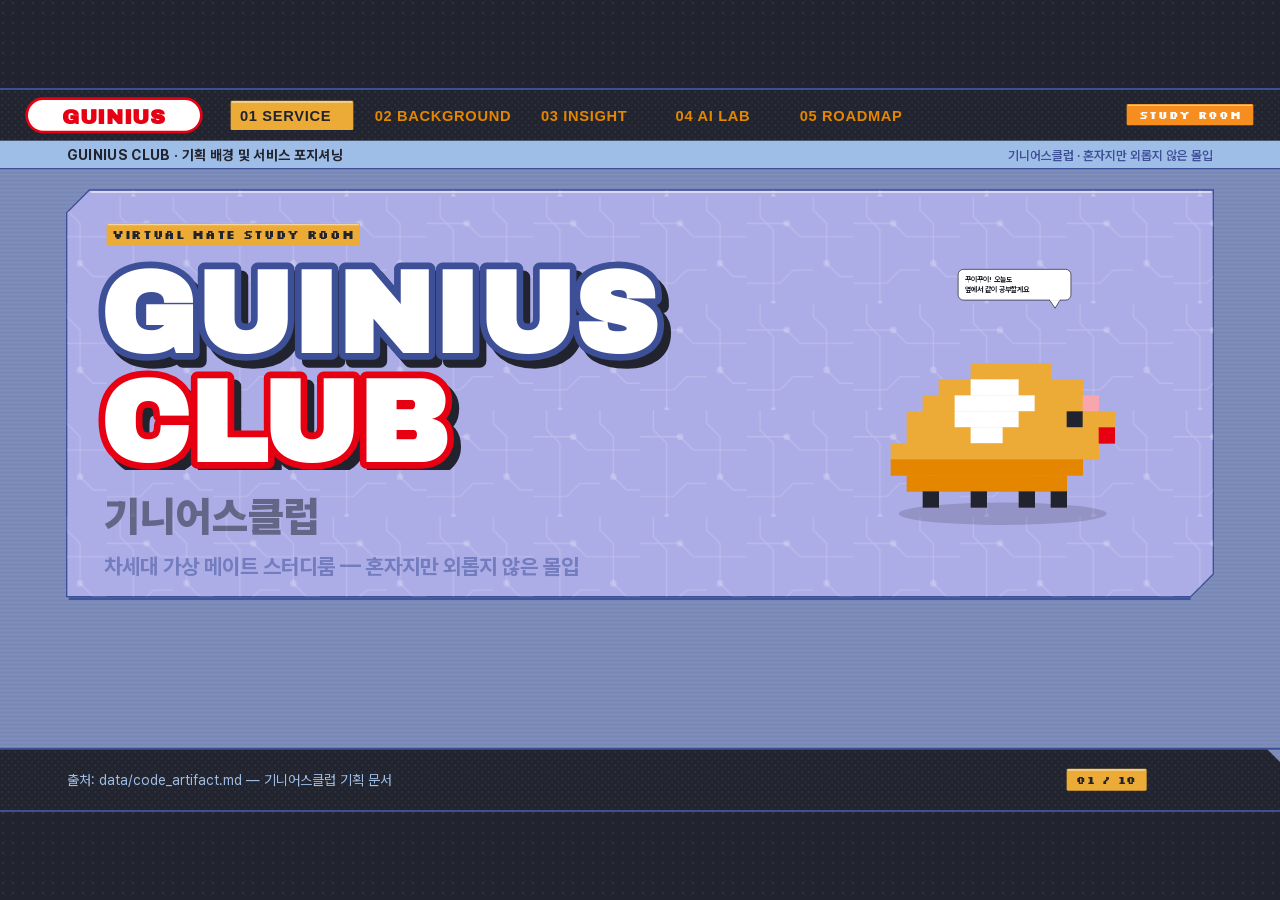
==== slides/index.html @ 4faf69d8 "Add Guinius Club interactive pitch deck 10-slide HTML deck built on the reference motion template's " ====
<!DOCTYPE html>
<html lang="ko">
<head>
<meta charset="utf-8">
<meta name="viewport" content="width=device-width, initial-scale=1">
<title>기니어스클럽 피치 덱</title>
<meta name="description" content="Guinius Club — 혼자지만 외롭지 않은 몰입. 가상 펫 스터디룸 기획 배경, 포럼 텍스트 분석, AI 이미지 분류 실증, 확장 로드맵.">
<link rel="preconnect" href="https://fonts.googleapis.com">
<link rel="preconnect" href="https://fonts.gstatic.com" crossorigin>
<link href="https://fonts.googleapis.com/css2?family=Archivo+Black&family=Silkscreen:wght@400;700&display=swap" rel="stylesheet">
<style>
/* 템플릿(references/template/motion-board-ppt.html)과 같은 방식으로 Pretendard를 상대 경로에서 불러온다 */
@font-face{font-family:'Pretendard';src:url('../references/template/fonts/PretendardVariable.woff2') format('woff2');font-weight:45 920;font-display:block}
:root{--carbon:#21242e;--canvas:#7a8aba;--soft:#9fbee7;--indigo:#3d4f97;--amber:#ecab37;--signal:#f68d1f;--white:#fff}
*{box-sizing:border-box}
html,body{margin:0;height:100%;background:var(--carbon);color:var(--white);font-family:'Pretendard',Arial,sans-serif;overflow:hidden}
body{background:var(--carbon) radial-gradient(circle at 3px 3px,rgba(255,255,255,.06) 1.4px,transparent 1.6px) 0 0/10px 10px}
#stage{position:fixed;inset:0;display:flex;align-items:center;justify-content:center;cursor:pointer}
#stage svg{width:100vw;height:56.25vw;max-height:100vh;max-width:177.78vh;display:block;box-shadow:0 0 0 2px var(--indigo)}
.fade-img{opacity:0;animation:fadeImg .6s ease-out forwards}
@keyframes fadeImg{to{opacity:1}}
@media (prefers-reduced-motion:reduce){.fade-img{animation:none;opacity:1}}

/* 하단 컨트롤 바: 템플릿 #bar 구조 계승 → Nintendo 카본 커맨드 슬랩 */
#bar{position:fixed;left:0;right:0;bottom:0;display:flex;gap:12px;align-items:center;padding:10px 18px calc(10px + env(safe-area-inset-bottom,0px));
  background:var(--carbon);border-top:3px solid var(--indigo);opacity:0;transition:opacity .25s;font-size:13px;z-index:5}
body:hover #bar,#bar:focus-within,body.boarding #bar{opacity:1}
body.clean #bar{display:none}
#bar button{font:700 12px/1 Arial,sans-serif;letter-spacing:.5px;text-transform:uppercase;border:0;border-radius:2px;padding:9px 12px;cursor:pointer;
  background:var(--amber);color:var(--carbon);box-shadow:inset 0 2px 0 rgba(255,255,255,.5),0 3px 0 var(--indigo);min-height:36px}
#bar button:active{background:#e48600;transform:translateY(2px);box-shadow:inset 0 2px 0 rgba(255,255,255,.4),0 1px 0 var(--indigo)}
#bar button:focus-visible{outline:2px solid var(--white);outline-offset:2px}
#bar .round{border-radius:50%;width:40px;height:40px;padding:0;background:var(--signal);color:var(--white);font-size:16px}
#dots{display:flex;gap:6px;flex:1;justify-content:center;flex-wrap:wrap}
#dots button{width:34px;min-height:30px;padding:0;background:#60619c;color:var(--soft);font-family:'Silkscreen',monospace}
#dots button[aria-current="true"]{background:var(--amber);color:var(--carbon)}
#count{font-family:'Silkscreen',monospace;color:var(--amber);min-width:84px;text-align:center;font-size:15px}
#help{color:var(--soft);font-size:12px;white-space:nowrap}
@media (max-width:760px){#help,#dots{display:none}}

/* 개요 보드: 템플릿 그리드 보드 계승 */
#board{position:fixed;inset:0;overflow:auto;background:var(--canvas);display:grid;grid-template-columns:repeat(auto-fill,minmax(340px,1fr));gap:20px;padding:24px 24px 90px;z-index:4;align-content:start}
#board[hidden]{display:none}
#board .cell{all:unset;cursor:pointer;display:flex;flex-direction:column;gap:8px;background:#dedede;border:2px solid var(--indigo);padding:6px;box-shadow:0 4px 0 var(--indigo)}
#board .cell:hover,#board .cell:focus-visible{border-color:var(--signal)}
#board .thumb svg{width:100%;height:auto;display:block}
#board .cap{display:flex;gap:10px;align-items:baseline;color:var(--carbon);font-weight:700;font-size:14px;padding:2px 4px 4px}
#board .cap b{font-family:'Silkscreen',monospace;color:var(--indigo)}
</style>
</head>
<body>
<div id="stage" aria-live="polite"></div>
<div id="board" hidden></div>
<div id="bar">
  <button id="prev" class="round" aria-label="이전 슬라이드">◀</button>
  <button id="next" class="round" aria-label="다음 슬라이드">▶</button>
  <span id="count">01 / 10</span>
  <div id="dots"></div>
  <span id="help">← → 넘김 · O 전체 보기 · R 다시 재생 · F 전체 화면</span>
  <button id="replay">Replay</button>
  <button id="grid">Overview</button>
  <button id="full">Full</button>
</div>
<script src="deck-config.js"></script>
<script src="deck-data.js"></script>
<script src="../references/template/core.js"></script>
<script src="deck.js"></script>
</body>
</html>
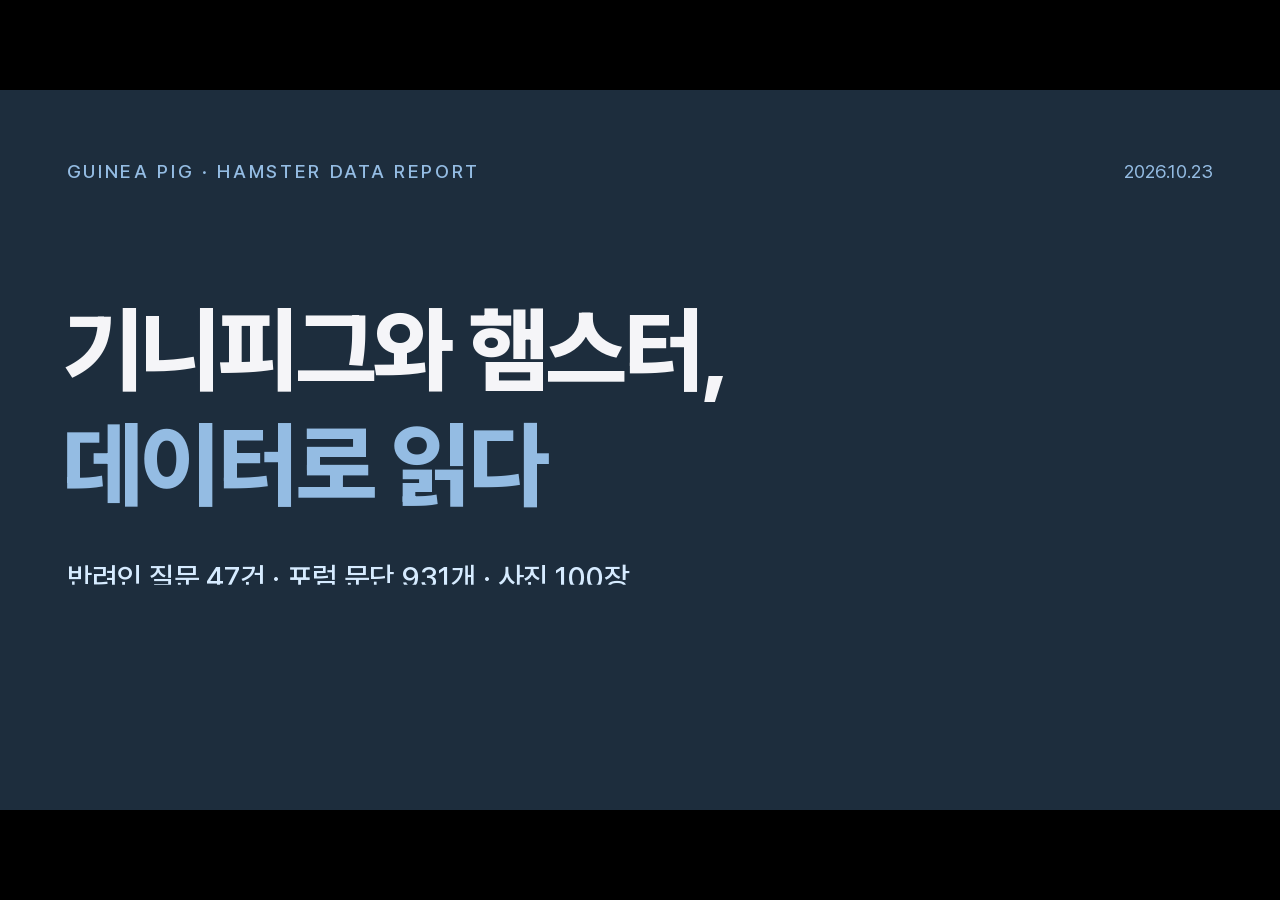
==== commit c2cf90ac: "Rebuild deck as guinea pig & hamster data report (v2) Guinius Club reduced to one background slide; " ====
--- a/slides/index.html
+++ b/slides/index.html
@@ -3,63 +3,65 @@
 <head>
 <meta charset="utf-8">
 <meta name="viewport" content="width=device-width, initial-scale=1">
-<title>기니어스클럽 피치 덱</title>
-<meta name="description" content="Guinius Club — 혼자지만 외롭지 않은 몰입. 가상 펫 스터디룸 기획 배경, 포럼 텍스트 분석, AI 이미지 분류 실증, 확장 로드맵.">
+<title>기니피그·햄스터 데이터 리포트</title>
+<meta name="description" content="기니피그 반려인 포럼 텍스트 분석(질문 47건 · 931문단)과 기니피그/햄스터 이미지 분류 실험(사진 100장)을 정리한 인터랙티브 슬라이드 덱.">
 <link rel="preconnect" href="https://fonts.googleapis.com">
 <link rel="preconnect" href="https://fonts.gstatic.com" crossorigin>
-<link href="https://fonts.googleapis.com/css2?family=Archivo+Black&family=Silkscreen:wght@400;700&display=swap" rel="stylesheet">
+<link href="https://fonts.googleapis.com/css2?family=Barlow+Condensed:wght@400;500;600&display=swap" rel="stylesheet">
 <style>
-/* 템플릿(references/template/motion-board-ppt.html)과 같은 방식으로 Pretendard를 상대 경로에서 불러온다 */
+/* references/template/motion-board-ppt.html의 스타일을 그대로 계승 */
 @font-face{font-family:'Pretendard';src:url('../references/template/fonts/PretendardVariable.woff2') format('woff2');font-weight:45 920;font-display:block}
-:root{--carbon:#21242e;--canvas:#7a8aba;--soft:#9fbee7;--indigo:#3d4f97;--amber:#ecab37;--signal:#f68d1f;--white:#fff}
 *{box-sizing:border-box}
-html,body{margin:0;height:100%;background:var(--carbon);color:var(--white);font-family:'Pretendard',Arial,sans-serif;overflow:hidden}
-body{background:var(--carbon) radial-gradient(circle at 3px 3px,rgba(255,255,255,.06) 1.4px,transparent 1.6px) 0 0/10px 10px}
+html,body{margin:0;height:100%;background:#000;color:#1d1f20;font-family:'Pretendard',sans-serif;overflow:hidden}
 #stage{position:fixed;inset:0;display:flex;align-items:center;justify-content:center;cursor:pointer}
-#stage svg{width:100vw;height:56.25vw;max-height:100vh;max-width:177.78vh;display:block;box-shadow:0 0 0 2px var(--indigo)}
+#stage svg{width:100vw;height:56.25vw;max-height:100vh;max-width:177.78vh;display:block}
 .fade-img{opacity:0;animation:fadeImg .6s ease-out forwards}
 @keyframes fadeImg{to{opacity:1}}
 @media (prefers-reduced-motion:reduce){.fade-img{animation:none;opacity:1}}
 
-/* 하단 컨트롤 바: 템플릿 #bar 구조 계승 → Nintendo 카본 커맨드 슬랩 */
-#bar{position:fixed;left:0;right:0;bottom:0;display:flex;gap:12px;align-items:center;padding:10px 18px calc(10px + env(safe-area-inset-bottom,0px));
-  background:var(--carbon);border-top:3px solid var(--indigo);opacity:0;transition:opacity .25s;font-size:13px;z-index:5}
+/* 하단 컨트롤 바 — 템플릿 #bar */
+#bar{position:fixed;left:0;right:0;bottom:0;display:flex;gap:14px;align-items:center;padding:12px 20px calc(12px + env(safe-area-inset-bottom,0px));background:rgba(29,45,61,.92);color:#f5f5f8;font-size:14px;opacity:0;transition:opacity .2s;z-index:5}
 body:hover #bar,#bar:focus-within,body.boarding #bar{opacity:1}
 body.clean #bar{display:none}
-#bar button{font:700 12px/1 Arial,sans-serif;letter-spacing:.5px;text-transform:uppercase;border:0;border-radius:2px;padding:9px 12px;cursor:pointer;
-  background:var(--amber);color:var(--carbon);box-shadow:inset 0 2px 0 rgba(255,255,255,.5),0 3px 0 var(--indigo);min-height:36px}
-#bar button:active{background:#e48600;transform:translateY(2px);box-shadow:inset 0 2px 0 rgba(255,255,255,.4),0 1px 0 var(--indigo)}
-#bar button:focus-visible{outline:2px solid var(--white);outline-offset:2px}
-#bar .round{border-radius:50%;width:40px;height:40px;padding:0;background:var(--signal);color:var(--white);font-size:16px}
-#dots{display:flex;gap:6px;flex:1;justify-content:center;flex-wrap:wrap}
-#dots button{width:34px;min-height:30px;padding:0;background:#60619c;color:var(--soft);font-family:'Silkscreen',monospace}
-#dots button[aria-current="true"]{background:var(--amber);color:var(--carbon)}
-#count{font-family:'Silkscreen',monospace;color:var(--amber);min-width:84px;text-align:center;font-size:15px}
-#help{color:var(--soft);font-size:12px;white-space:nowrap}
-@media (max-width:760px){#help,#dots{display:none}}
+#bar input[type=range]{flex:1;accent-color:#94bce3;min-width:60px}
+#bar button{background:none;border:1px solid rgba(245,245,248,.35);color:inherit;font:inherit;padding:6px 12px;cursor:pointer;min-height:34px}
+#bar button:hover,#bar button:focus-visible{border-color:#94bce3;outline:none}
+#count{font-family:'Barlow Condensed',sans-serif;font-size:20px;min-width:64px;text-align:center}
+#help{color:#b5d9fd;white-space:nowrap}
+@media (max-width:760px){#help{display:none}}
 
-/* 개요 보드: 템플릿 그리드 보드 계승 */
-#board{position:fixed;inset:0;overflow:auto;background:var(--canvas);display:grid;grid-template-columns:repeat(auto-fill,minmax(340px,1fr));gap:20px;padding:24px 24px 90px;z-index:4;align-content:start}
+/* 개요 보드 — 템플릿 보드(header + grid) */
+#board{position:fixed;inset:0;overflow:auto;background:#e7e7ea;z-index:4;padding-bottom:80px}
 #board[hidden]{display:none}
-#board .cell{all:unset;cursor:pointer;display:flex;flex-direction:column;gap:8px;background:#dedede;border:2px solid var(--indigo);padding:6px;box-shadow:0 4px 0 var(--indigo)}
-#board .cell:hover,#board .cell:focus-visible{border-color:var(--signal)}
-#board .thumb svg{width:100%;height:auto;display:block}
-#board .cap{display:flex;gap:10px;align-items:baseline;color:var(--carbon);font-weight:700;font-size:14px;padding:2px 4px 4px}
-#board .cap b{font-family:'Silkscreen',monospace;color:var(--indigo)}
+#board header{display:flex;justify-content:space-between;align-items:baseline;gap:24px;flex-wrap:wrap;padding:32px 40px 8px}
+#board h1{margin:0;font-size:28px;font-weight:700;letter-spacing:-.02em}
+#board header p{margin:0;font-size:15px;color:#5d5d60}
+#cells{display:grid;grid-template-columns:repeat(auto-fill,minmax(360px,1fr));gap:24px;padding:24px 40px 48px}
+#board .cell{all:unset;cursor:pointer;display:flex;flex-direction:column;gap:10px}
+#board .thumb svg{width:100%;height:auto;display:block;border:1px solid #d4d4d7;background:#f2f2f3}
+#board .cell:hover svg,#board .cell:focus-visible svg{border-color:#416180}
+#board .cap{display:flex;gap:10px;font-size:15px;font-weight:600}
+#board .cap b{font-family:'Barlow Condensed',sans-serif;font-weight:600;color:#416180}
 </style>
 </head>
 <body>
 <div id="stage" aria-live="polite"></div>
-<div id="board" hidden></div>
+<div id="board" hidden>
+  <header>
+    <h1>기니피그·햄스터 데이터 리포트</h1>
+    <p>1920×1080 · 18장 · 카드를 누르면 그 장으로 이동</p>
+  </header>
+  <div id="cells"></div>
+</div>
 <div id="bar">
-  <button id="prev" class="round" aria-label="이전 슬라이드">◀</button>
-  <button id="next" class="round" aria-label="다음 슬라이드">▶</button>
-  <span id="count">01 / 10</span>
-  <div id="dots"></div>
+  <button id="grid">전체 보기</button>
+  <button id="prev" aria-label="이전 슬라이드">←</button>
+  <span id="count">01 / 18</span>
+  <button id="next" aria-label="다음 슬라이드">→</button>
+  <input id="scrub" type="range" min="0" max="17" step="1" value="0" aria-label="슬라이드 이동">
   <span id="help">← → 넘김 · O 전체 보기 · R 다시 재생 · F 전체 화면</span>
-  <button id="replay">Replay</button>
-  <button id="grid">Overview</button>
-  <button id="full">Full</button>
+  <button id="replay">다시 재생</button>
+  <button id="full">전체 화면</button>
 </div>
 <script src="deck-config.js"></script>
 <script src="deck-data.js"></script>
